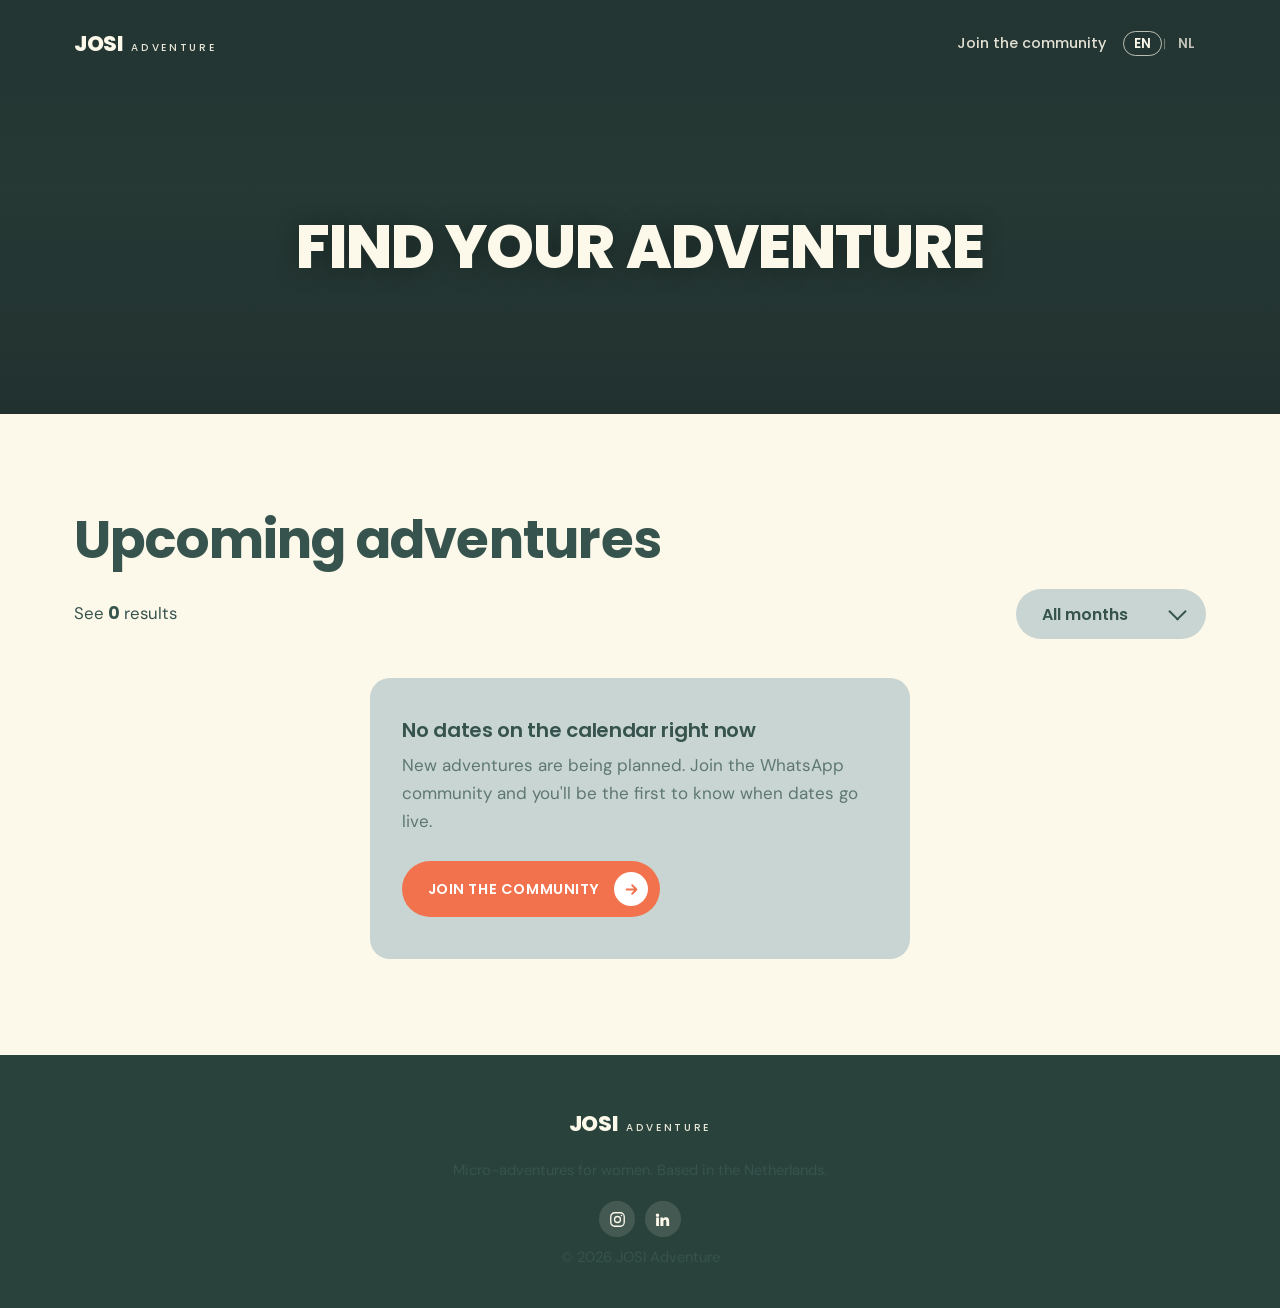
==== adventures.html @ 4556111e "Update and rename adventure.html to adventures.html" ====
<!DOCTYPE html>
<html lang="en">
<head>
<meta charset="UTF-8" />
<meta name="viewport" content="width=device-width, initial-scale=1.0" />
<link rel="icon" type="image/svg+xml" href="data:image/svg+xml,<svg viewBox='0 0 100 100' xmlns='http://www.w3.org/2000/svg'><rect width='100' height='100' fill='%2336544D' rx='15'/><path d='M15 80 L50 22 L85 80 Z' stroke='%23FCF8EA' stroke-width='6' fill='none' stroke-linejoin='round' stroke-linecap='round'/><path d='M40 80 L50 58 L60 80' stroke='%23FCF8EA' stroke-width='5' fill='none' stroke-linejoin='round' stroke-linecap='round'/></svg>" />
<title>Find your adventure · JOSI Adventure</title>
<meta name="description" content="All upcoming micro-adventures for women, plus glimpses of the ones we've already had." />
<link rel="preconnect" href="https://fonts.googleapis.com" />
<link rel="preconnect" href="https://fonts.gstatic.com" crossorigin />
<link href="https://fonts.googleapis.com/css2?family=DM+Sans:opsz,wght@9..40,300;9..40,400;9..40,500&family=Poppins:wght@500;600;700;800&display=swap" rel="stylesheet" />
<link rel="stylesheet" href="assets/styles.css" />
<!-- Cloudflare Web Analytics (production only) -->
<script>
  if (location.hostname === 'josi-adventure.nl' || location.hostname === 'www.josi-adventure.nl') {
    var cfBeacon = document.createElement('script');
    cfBeacon.defer = true;
    cfBeacon.src = 'https://static.cloudflareinsights.com/beacon.min.js';
    cfBeacon.setAttribute('data-cf-beacon', '{"token": "e699db5ba7a04d6f966d9309abe2cbd4"}');
    document.head.appendChild(cfBeacon);
  }
</script>
</head>
<body>

<!-- ============ NAV ============ -->
<nav class="nav">
  <div class="nav-inner">
    <a class="logo" href="index.html">JOSI<span class="logo-sub">Adventure</span></a>
    <div class="nav-right">
      <a class="nav-link" href="index.html#whatsapp" data-i18n="wa.cta">Join the community</a>
      <div class="lang-toggle">
        <button class="lang-btn active" data-lang="en">EN</button>
        <span class="lang-sep">|</span>
        <button class="lang-btn" data-lang="nl">NL</button>
      </div>
    </div>
  </div>
</nav>

<!-- ============ PAGE HERO ============ -->
<header class="page-hero" id="top">
  <div class="hero-bg">
    <img src="images/site/adventures-hero.jpg" alt="" onerror="this.remove()" />
  </div>
  <h1 data-i18n="page.advH1">Find your adventure</h1>
</header>

<!-- ============ ALL UPCOMING ADVENTURES ============ -->
<section class="whatis" id="all-adventures">
  <div class="container">
    <h2 data-i18n="adv.h2">Upcoming adventures</h2>

    <div class="adv-toolbar">
      <p class="adv-count" id="advCount"></p>
      <div class="select-wrap">
        <select id="monthFilter" aria-label="Filter by month">
          <option value="all">All months</option>
        </select>
      </div>
    </div>

    <div class="adv-grid adv-grid--page" id="pageAdvGrid" hidden></div>
    <p class="adv-status" id="pageAdvStatus" data-i18n="adv.loading">Loading dates…</p>

    <div class="adv-empty adv-empty--cream" id="pageAdvEmpty" hidden>
      <h3 data-i18n="adv.emptyTitle">No dates on the calendar right now</h3>
      <p data-i18n="adv.emptyBody">New adventures are being planned. Join the WhatsApp community and you'll be the first to know when dates go live.</p>
      <a href="https://chat.whatsapp.com/IxuM4BLckEXEuDXC5jCITK" target="_blank" rel="noopener" class="pill pill--orange">
        <span data-i18n="adv.emptyCta">Join the community</span>
        <span class="pill-arrow" aria-hidden="true"><svg viewBox="0 0 24 24" fill="none" stroke="currentColor" stroke-width="2.6" stroke-linecap="round" stroke-linejoin="round"><path d="M5 12h13M13 6l6 6-6 6"/></svg></span>
      </a>
    </div>
  </div>
</section>

<!-- ============ GLIMPSES OF PAST ADVENTURES ============ -->
<section class="glimpses" id="glimpses" hidden>
  <div class="container">
    <h2 data-i18n="glimpse.h2">Glimpses of past adventures</h2>

    <!-- photos auto-discovered from images/gallery/01.jpg, 02.jpg … -->
    <div class="gallery-grid" id="galleryGrid" hidden></div>

    <!-- Instagram reels, pulled from the sheet -->
    <div id="reelsWrap" hidden>
      <p class="reels-head" data-i18n="glimpse.reels">From our Instagram</p>
      <div class="reels-strip" id="reelsStrip"></div>
    </div>
  </div>
</section>

<footer>
  <div class="container">
    <a class="logo" href="index.html">JOSI<span class="logo-sub">Adventure</span></a>
    <p data-i18n="footer.tagline">Micro-adventures for women. Based in the Netherlands.</p>
    <div class="footer-social">
      <a href="https://www.instagram.com/puckjb/" target="_blank" rel="noopener" aria-label="Instagram">
        <svg viewBox="0 0 24 24" fill="none" stroke="currentColor" stroke-width="1.9" stroke-linecap="round" stroke-linejoin="round"><rect x="2.5" y="2.5" width="19" height="19" rx="5.5"/><circle cx="12" cy="12" r="4.2"/><circle cx="17.6" cy="6.4" r="1.1" fill="currentColor" stroke="none"/></svg>
      </a>
      <a href="https://www.linkedin.com/in/puck-josefien-blokland-015/" target="_blank" rel="noopener" aria-label="LinkedIn">
        <svg viewBox="0 0 24 24" fill="currentColor"><path d="M4.98 3.5a2.5 2.5 0 1 1 0 5 2.5 2.5 0 0 1 0-5zM3 9h4v12H3zM9 9h3.8v1.7h.05c.53-.95 1.83-1.95 3.77-1.95 4.03 0 4.78 2.5 4.78 5.76V21h-4v-5.5c0-1.31-.02-3-1.9-3-1.9 0-2.2 1.43-2.2 2.9V21H9z"/></svg>
      </a>
    </div>
    <p style="margin-top:.5rem;">© 2026 JOSI Adventure</p>
  </div>
</footer>

<script src="assets/site.js"></script>
</body>
</html>
---- assets/styles.css ----
/* ==========================================================================
   JOSI Adventure — shared stylesheet
   Used by index (josi-outdoor.html) and adventures.html
   ========================================================================== */

:root {
  --cream: #FCF8EA;
  --cream-deep: #F4EFDC;
  --sage: #C9D5D2;
  --sage-deep: #B6C6C2;
  --green: #36544D;
  --green-deep: #2A423C;
  --orange: #F2724E;
  --orange-deep: #DC5D39;
  --ink: #36544D;
  --muted: #5E7771;
  --maxw: 1180px;

  /* Hero crop focus. 50% = centre of the photo, higher = show more of the
     lower part of the image. Nudge this if people get cut off. */
  --hero-focus: center 58%;
}

* { box-sizing: border-box; margin: 0; padding: 0; }
html { scroll-behavior: smooth; }

body {
  font-family: 'DM Sans', system-ui, sans-serif;
  background: var(--cream);
  color: var(--ink);
  line-height: 1.65;
  font-weight: 400;
  font-size: 17px;
  overflow-x: hidden;
  -webkit-font-smoothing: antialiased;
}

h1, h2, h3, h4, .display {
  font-family: 'Poppins', system-ui, sans-serif;
  font-weight: 700;
  color: var(--green);
  line-height: 1.12;
  letter-spacing: -0.015em;
}
h2 { font-size: clamp(2.1rem, 4.4vw, 3.3rem); margin-bottom: 1.25rem; }
h3 { font-size: 1.3rem; font-weight: 600; }
p { color: var(--ink); }
a { color: inherit; }
img { max-width: 100%; display: block; }

.container { max-width: var(--maxw); margin: 0 auto; padding: 0 1.5rem; }
.narrow { max-width: 820px; margin: 0 auto; }
section { padding: 6rem 0; position: relative; }
.lead { font-size: 1.08rem; }

/* ---------- WAVES ---------- */
.wave { line-height: 0; display: block; }
.wave svg { width: 100%; height: 72px; display: block; }
.wave--to-sage { background: var(--cream); }
.wave--to-sage path { fill: var(--sage); }
.wave--to-cream { background: var(--sage); }
.wave--to-cream path { fill: var(--cream); }

/* ---------- BUTTONS ---------- */
.pill {
  display: inline-flex;
  align-items: center;
  gap: 0.9rem;
  padding: 0.7rem 0.7rem 0.7rem 1.6rem;
  border-radius: 999px;
  text-decoration: none;
  font-family: 'Poppins', sans-serif;
  font-weight: 600;
  font-size: 0.9rem;
  letter-spacing: 0.04em;
  text-transform: uppercase;
  transition: transform .2s ease, background .2s ease;
  border: none;
  cursor: pointer;
  line-height: 1;
}
.pill:hover { transform: translateY(-2px); }
.pill-arrow {
  width: 34px; height: 34px;
  border-radius: 50%;
  display: grid; place-items: center;
  flex-shrink: 0;
}
.pill-arrow svg { width: 17px; height: 17px; }

.pill--orange { background: var(--orange); color: #fff; }
.pill--orange:hover { background: var(--orange-deep); }
.pill--orange .pill-arrow { background: #fff; color: var(--orange); }

.pill--sage { background: var(--sage); color: var(--green); }
.pill--sage:hover { background: #fff; }
.pill--sage .pill-arrow { background: var(--green); color: var(--cream); }

.text-link {
  font-family: 'Poppins', sans-serif;
  font-weight: 600;
  color: var(--green);
  text-decoration: underline;
  text-underline-offset: 5px;
  text-decoration-thickness: 2px;
}
.text-link:hover { color: var(--orange); }

/* ---------- NAV ---------- */
.nav { position: absolute; top: 0; left: 0; right: 0; z-index: 20; padding: 1.6rem 0; }
.nav-inner {
  max-width: var(--maxw);
  margin: 0 auto;
  padding: 0 1.5rem;
  display: flex;
  align-items: center;
  justify-content: space-between;
  gap: 1rem;
}
.logo {
  display: inline-flex;
  align-items: baseline;
  gap: 0.5rem;
  font-family: 'Poppins', sans-serif;
  font-weight: 800;
  font-size: 1.35rem;
  letter-spacing: -0.02em;
  color: var(--cream);
  text-decoration: none;
}
.logo .logo-sub {
  font-weight: 500;
  font-size: 0.64rem;
  letter-spacing: 0.26em;
  text-transform: uppercase;
  opacity: .9;
}
.nav-right { display: flex; align-items: center; gap: 1.1rem; }
.nav-link {
  font-family: 'Poppins', sans-serif;
  font-weight: 500;
  font-size: .9rem;
  color: rgba(252,248,234,.88);
  text-decoration: none;
}
.nav-link:hover { color: var(--cream); }
.lang-toggle { display: flex; align-items: center; gap: 0.1rem; }
.lang-btn {
  background: none;
  border: 1.5px solid transparent;
  padding: 0.3rem 0.6rem;
  border-radius: 999px;
  font: 600 0.82rem 'Poppins', sans-serif;
  color: rgba(252,248,234,.72);
  cursor: pointer;
  transition: all .2s;
  line-height: 1;
}
.lang-btn:hover { color: var(--cream); }
.lang-btn.active { color: var(--cream); border-color: rgba(252,248,234,.7); }
.lang-sep { color: rgba(252,248,234,.35); font-size: .82rem; }

/* ---------- HERO (homepage) ---------- */
.hero {
  position: relative;
  min-height: 92vh;
  display: grid;
  place-items: center;
  text-align: center;
  padding: 8rem 0 5rem;
  overflow: hidden;
  background: var(--green-deep);
}
.hero-bg { position: absolute; inset: 0; z-index: 0; }
.hero-bg img { width: 100%; height: 100%; object-fit: cover; object-position: var(--hero-focus); }
.hero-bg::after {
  content: '';
  position: absolute; inset: 0;
  background: linear-gradient(180deg, rgba(26,35,36,.42) 0%, rgba(26,35,36,.30) 45%, rgba(26,35,36,.55) 100%);
}
.hero-inner { position: relative; z-index: 2; padding: 0 1.5rem; max-width: 900px; }
.hero h1 {
  color: var(--cream);
  font-weight: 800;
  text-transform: uppercase;
  font-size: clamp(2.4rem, 6.4vw, 4.6rem);
  line-height: 1.03;
  margin-bottom: 1.4rem;
  text-shadow: 0 2px 24px rgba(0,0,0,.25);
}
.hero-sub {
  color: rgba(252,248,234,.94);
  font-size: clamp(1rem, 1.6vw, 1.18rem);
  max-width: 30ch;
  margin: 0 auto 2.6rem;
  text-shadow: 0 1px 12px rgba(0,0,0,.3);
}

/* ---------- PAGE HERO (sub-pages: shorter banner) ---------- */
.page-hero {
  position: relative;
  min-height: 46vh;
  display: grid;
  place-items: center;
  text-align: center;
  padding: 9rem 0 4rem;
  overflow: hidden;
  background: var(--green-deep);
}
.page-hero .hero-bg img { object-position: var(--hero-focus); }
.page-hero h1 {
  position: relative;
  z-index: 2;
  color: var(--cream);
  font-weight: 800;
  text-transform: uppercase;
  font-size: clamp(2rem, 5.2vw, 3.8rem);
  padding: 0 1.5rem;
  text-shadow: 0 2px 24px rgba(0,0,0,.3);
}

/* ---------- WHAT IS ---------- */
.whatis { background: var(--cream); }
.whatis-grid { display: grid; grid-template-columns: 1fr 1.05fr; gap: 4.5rem; align-items: center; }
.whatis-text p + p { margin-top: 1.1rem; }
.whatis-tags { display: grid; grid-template-columns: 1fr 1fr; gap: 1.3rem 2rem; margin-top: 2.8rem; }
.whatis-tag {
  display: flex; align-items: center; gap: 0.9rem;
  font-family: 'Poppins', sans-serif; font-weight: 600;
  color: var(--green); font-size: 1.02rem;
}
.whatis-tag svg { width: 30px; height: 30px; flex-shrink: 0; }
.whatis-photos { display: grid; grid-template-columns: repeat(3, 1fr); gap: 1.1rem; align-items: start; }
.whatis-photos figure {
  aspect-ratio: 9 / 16;
  border-radius: 20px;
  overflow: hidden;
  background: var(--sage);
}
.whatis-photos figure img { width: 100%; height: 100%; object-fit: cover; }
.whatis-photos figure:nth-child(1) { margin-top: 2.5rem; }
.whatis-photos figure:nth-child(2) { margin-top: 7rem; }

/* ---------- ADVENTURE CARDS (shared) ---------- */
.adventures { background: var(--sage); padding: 4.5rem 0 5rem; text-align: center; }
.adventures h2 { margin-bottom: 2.8rem; }

.adv-grid {
  display: grid;
  grid-template-columns: repeat(auto-fit, minmax(290px, 1fr));
  gap: 1.8rem;
  margin: 0 auto;
  text-align: left;
}
.adv-grid[data-count="1"] { max-width: 400px; }
.adv-grid[data-count="2"] { max-width: 790px; }
/* on the sub-page the grid is always a full 3-up, never narrowed */
.adv-grid--page { max-width: none !important; grid-template-columns: repeat(auto-fill, minmax(290px, 1fr)); }

.adv-card {
  position: relative;
  border-radius: 20px;
  overflow: hidden;
  min-height: 460px;
  display: flex;
  flex-direction: column;
  justify-content: flex-end;
  background: var(--green);
  transition: transform .25s ease;
}
.adv-card:hover { transform: translateY(-4px); }
.adv-card-bg { position: absolute; inset: 0; z-index: 0; }
.adv-card-bg img { width: 100%; height: 100%; object-fit: cover; }
.adv-card-bg::after {
  content: '';
  position: absolute; inset: 0;
  background: linear-gradient(180deg, rgba(42,66,60,.30) 0%, rgba(42,66,60,.38) 40%, rgba(42,66,60,.80) 100%);
}
.adv-card-body { position: relative; z-index: 2; padding: 1.8rem; }
.adv-meta { color: rgba(252,248,234,.92); font-size: 0.95rem; margin-bottom: 0.5rem; }
.adv-title {
  font-family: 'Poppins', sans-serif; font-weight: 700;
  font-size: 1.45rem; color: var(--cream);
  line-height: 1.15; margin-bottom: 0.35rem;
}
.adv-desc { color: rgba(252,248,234,.90); font-size: 0.98rem; line-height: 1.45; margin-bottom: 1.4rem; }
.adv-card .pill { font-size: 0.82rem; padding: 0.55rem 0.55rem 0.55rem 1.3rem; gap: 0.7rem; }
.adv-card .pill-arrow { width: 30px; height: 30px; }
.adv-badge {
  position: absolute; top: 1.1rem; right: 1.1rem; z-index: 3;
  background: var(--cream); color: var(--green);
  padding: 0.4rem 0.9rem; border-radius: 999px;
  font: 600 0.68rem 'Poppins', sans-serif;
  letter-spacing: .14em; text-transform: uppercase;
}
.adv-empty {
  max-width: 540px; margin: 0 auto;
  background: rgba(252,248,234,.55);
  border-radius: 20px; padding: 2.6rem 2rem;
}
.adv-empty h3 { margin-bottom: .6rem; font-size: 1.25rem; }
.adv-empty p { color: var(--muted); margin-bottom: 1.6rem; }
.adv-status { color: var(--muted); font-size: .95rem; padding: 2rem 0; }
.adventures-footer { margin-top: 2.6rem; }

/* empty state on cream (sub-page) rather than sage */
.adv-empty--cream { background: var(--sage); }

/* ---------- SUB-PAGE TOOLBAR (results count + month filter) ---------- */
.adv-toolbar {
  display: flex;
  align-items: center;
  justify-content: space-between;
  gap: 1.2rem;
  flex-wrap: wrap;
  margin-bottom: 2.4rem;
}
.adv-count { color: var(--ink); font-size: 1.05rem; }
.adv-count strong { font-family: 'Poppins', sans-serif; font-weight: 700; }
.select-wrap { position: relative; display: inline-block; }
.select-wrap select {
  appearance: none;
  -webkit-appearance: none;
  background: var(--sage);
  border: none;
  border-radius: 999px;
  color: var(--green);
  font: 600 1rem 'Poppins', sans-serif;
  padding: 0.85rem 3.1rem 0.85rem 1.6rem;
  cursor: pointer;
  min-width: 190px;
}
.select-wrap select:focus-visible { outline: 2px solid var(--green); outline-offset: 2px; }
.select-wrap::after {
  content: '';
  position: absolute;
  right: 1.35rem; top: 50%;
  width: 11px; height: 11px;
  border-right: 2.4px solid var(--green);
  border-bottom: 2.4px solid var(--green);
  transform: translateY(-70%) rotate(45deg);
  pointer-events: none;
}

/* ---------- WHO IS IT FOR ---------- */
.who { background: var(--cream); }
.who-intro { max-width: 78ch; margin-bottom: 3rem; }
.who-grid { display: grid; grid-template-columns: repeat(3, 1fr); gap: 1.6rem; }
.who-tile {
  background: var(--sage);
  border-radius: 22px;
  padding: 2.2rem 1.6rem;
  text-align: center;
  transition: transform .2s ease;
}
.who-tile:hover { transform: translateY(-3px); }
.who-tile svg { width: 34px; height: 34px; margin: 0 auto 1.1rem; color: var(--green); display: block; }
.who-tile p { color: var(--green); line-height: 1.45; font-size: 1rem; }
.who-pull {
  text-align: center; margin-top: 3rem;
  font-family: 'Poppins', sans-serif; font-weight: 600;
  font-size: 1.12rem; color: var(--green);
}

/* ---------- ABOUT ---------- */
.about { background: var(--cream); }
.about-grid { display: grid; grid-template-columns: 1fr 1fr; gap: 4.5rem; align-items: center; }
.about-text p + p { margin-top: 1.15rem; }
.about-sign { margin-top: 1.6rem; font-family: 'Poppins', sans-serif; font-weight: 500; color: var(--muted); }
.about-photo { border-radius: 22px; overflow: hidden; aspect-ratio: 4 / 3.4; background: var(--sage); }
.about-photo img { width: 100%; height: 100%; object-fit: cover; }

.social-links { display: flex; gap: .7rem; margin-top: 1.5rem; }
.social-links a {
  width: 42px; height: 42px;
  border-radius: 50%;
  background: var(--sage);
  color: var(--green);
  display: grid; place-items: center;
  transition: background .2s ease, color .2s ease, transform .2s ease;
}
.social-links a:hover { background: var(--green); color: var(--cream); transform: translateY(-2px); }
.social-links svg { width: 20px; height: 20px; }

/* ---------- WHATSAPP ---------- */
.wa { background: var(--cream); padding-bottom: 7rem; }
.wa-card { background: var(--green); border-radius: 28px; padding: 3.6rem 3.4rem; color: var(--cream); position: relative; }
.wa-card h2 { color: var(--cream); margin-bottom: 1.4rem; }
.wa-body { max-width: 60ch; }
.wa-body p { color: rgba(252,248,234,.92); }
.wa-body p + p { margin-top: 1.1rem; }
.wa-card .pill { margin-top: 2.2rem; }
.wa-photo {
  position: absolute; right: -46px; bottom: -48px;
  width: 330px; aspect-ratio: 4 / 3.6;
  border-radius: 20px; overflow: hidden;
  transform: rotate(-7deg);
  box-shadow: 0 18px 44px rgba(42,66,60,.28);
  background: var(--sage);
}
.wa-photo img { width: 100%; height: 100%; object-fit: cover; }

/* ---------- REVIEWS ---------- */
.reviews { background: var(--sage); text-align: center; padding: 4.5rem 0 5rem; }
.reviews h2 { margin-bottom: 3rem; }
.reviews-grid { display: grid; grid-template-columns: repeat(auto-fit, minmax(260px, 1fr)); gap: 2.4rem; text-align: left; }
.review-stars { color: var(--orange); letter-spacing: .12em; margin-bottom: .9rem; font-size: 1.05rem; }
.review-text { color: var(--green); margin-bottom: 1.1rem; line-height: 1.6; }
.review-name { font-family: 'Poppins', sans-serif; font-weight: 600; color: var(--green); }
.review-date { color: var(--muted); font-size: .9rem; }

/* ---------- GLIMPSES (sub-page) ---------- */
.glimpses { background: var(--cream); }
.glimpses h2 { margin-bottom: 2.6rem; }

.gallery-grid {
  display: grid;
  grid-template-columns: repeat(4, 1fr);
  grid-auto-rows: 190px;
  grid-auto-flow: dense;
  gap: 1.1rem;
}
.gallery-grid figure {
  border-radius: 18px;
  overflow: hidden;
  background: var(--sage);
  grid-column: span 1;
  grid-row: span 2;
}
/* a repeating bento rhythm: every 6th tile goes wide + tall */
.gallery-grid figure:nth-child(6n + 2) { grid-column: span 2; grid-row: span 3; }
.gallery-grid figure:nth-child(6n + 5) { grid-column: span 2; grid-row: span 2; }
.gallery-grid figure img { width: 100%; height: 100%; object-fit: cover; transition: transform .4s ease; }
.gallery-grid figure:hover img { transform: scale(1.04); }

.reels-head {
  margin: 3.5rem 0 1.4rem;
  font-family: 'Poppins', sans-serif;
  font-weight: 600;
  font-size: 1.15rem;
  color: var(--green);
}
.reels-strip {
  display: grid;
  grid-template-columns: repeat(auto-fill, minmax(190px, 1fr));
  gap: 1.1rem;
}
.reel {
  position: relative;
  display: block;
  aspect-ratio: 9 / 16;
  border-radius: 18px;
  overflow: hidden;
  background: var(--green);
  text-decoration: none;
  transition: transform .25s ease;
}
.reel:hover { transform: translateY(-4px); }
.reel img { width: 100%; height: 100%; object-fit: cover; }
.reel::after {
  content: '';
  position: absolute; inset: 0;
  background: linear-gradient(180deg, rgba(42,66,60,.10) 40%, rgba(42,66,60,.72) 100%);
}
.reel-play {
  position: absolute;
  top: 50%; left: 50%;
  transform: translate(-50%, -50%);
  width: 54px; height: 54px;
  border-radius: 50%;
  background: rgba(252,248,234,.92);
  display: grid; place-items: center;
  z-index: 2;
  transition: transform .25s ease;
}
.reel:hover .reel-play { transform: translate(-50%, -50%) scale(1.08); }
.reel-play svg { width: 20px; height: 20px; color: var(--green); margin-left: 3px; }
.reel-label {
  position: absolute;
  left: 0; right: 0; bottom: 0;
  z-index: 2;
  padding: 0.9rem 1rem;
  color: var(--cream);
  font-size: .9rem;
  line-height: 1.3;
}
.reel-label strong { font-family: 'Poppins', sans-serif; font-weight: 600; display: block; }
.reel-label span { opacity: .82; font-size: .82rem; }

/* ---------- FAQ ---------- */
.faq { background: var(--cream); }
.faq h2 { margin-bottom: 2.4rem; }
.faq-list { max-width: 880px; }
details { border-bottom: 1px solid rgba(54,84,77,.18); padding: 1.35rem 0; }
details:first-of-type { border-top: 1px solid rgba(54,84,77,.18); }
summary {
  cursor: pointer;
  list-style: none;
  display: flex;
  justify-content: space-between;
  align-items: center;
  gap: 1.2rem;
  font-family: 'Poppins', sans-serif;
  font-weight: 500;
  font-size: 1.1rem;
  color: var(--green);
}
summary::-webkit-details-marker { display: none; }
summary::after {
  content: '+';
  font-weight: 400; font-size: 1.7rem; line-height: 1;
  color: var(--green);
  transition: transform .22s ease;
  flex-shrink: 0;
}
details[open] summary::after { transform: rotate(45deg); }
details p { margin-top: .95rem; color: var(--muted); line-height: 1.68; max-width: 72ch; }

/* ---------- FOOTER ---------- */
footer {
  background: var(--green-deep);
  color: rgba(252,248,234,.72);
  padding: 3.2rem 0 2.4rem;
  text-align: center;
  font-size: .92rem;
}
footer .logo { color: var(--cream); margin-bottom: 1rem; }
footer a { color: rgba(252,248,234,.9); }
.footer-social { display: flex; gap: .6rem; justify-content: center; margin: 1.2rem 0 .4rem; }
.footer-social a {
  width: 36px; height: 36px; border-radius: 50%;
  background: rgba(252,248,234,.12);
  color: var(--cream);
  display: grid; place-items: center;
  transition: background .2s ease;
}
.footer-social a:hover { background: rgba(252,248,234,.26); }
.footer-social svg { width: 17px; height: 17px; }

/* ---------- RESPONSIVE ---------- */
@media (max-width: 900px) {
  section { padding: 4.5rem 0; }
  .whatis-grid, .about-grid { grid-template-columns: 1fr; gap: 2.8rem; }
  .whatis-photos figure:nth-child(1),
  .whatis-photos figure:nth-child(2),
  .whatis-photos figure:nth-child(3) { margin-top: 0; }
  .who-grid { grid-template-columns: repeat(2, 1fr); gap: 1.1rem; }
  .wa-card { padding: 2.6rem 1.8rem 3rem; }
  .wa-photo { position: static; width: 100%; max-width: 330px; margin: 2.4rem auto 0; transform: rotate(-4deg); }
  .wa { padding-bottom: 4.5rem; }
  .hero { min-height: 82vh; }
  .page-hero { min-height: 38vh; padding: 7.5rem 0 3rem; }
  .gallery-grid { grid-template-columns: repeat(2, 1fr); grid-auto-rows: 150px; }
  .gallery-grid figure:nth-child(6n + 2) { grid-column: span 2; grid-row: span 2; }
  .gallery-grid figure:nth-child(6n + 5) { grid-column: span 2; grid-row: span 2; }
}
@media (max-width: 560px) {
  body { font-size: 16px; }
  .who-grid { grid-template-columns: 1fr; }
  .whatis-tags { grid-template-columns: 1fr; gap: 1rem; }
  .adv-grid[data-count="1"], .adv-grid[data-count="2"] { max-width: 100%; }
  .logo { font-size: 1.15rem; }
  .logo .logo-sub { display: none; }
  .pill { font-size: .8rem; padding-left: 1.2rem; }
  .adv-toolbar { flex-direction: column; align-items: stretch; }
  .select-wrap select { width: 100%; }
  .reels-strip { grid-template-columns: repeat(2, 1fr); }
}
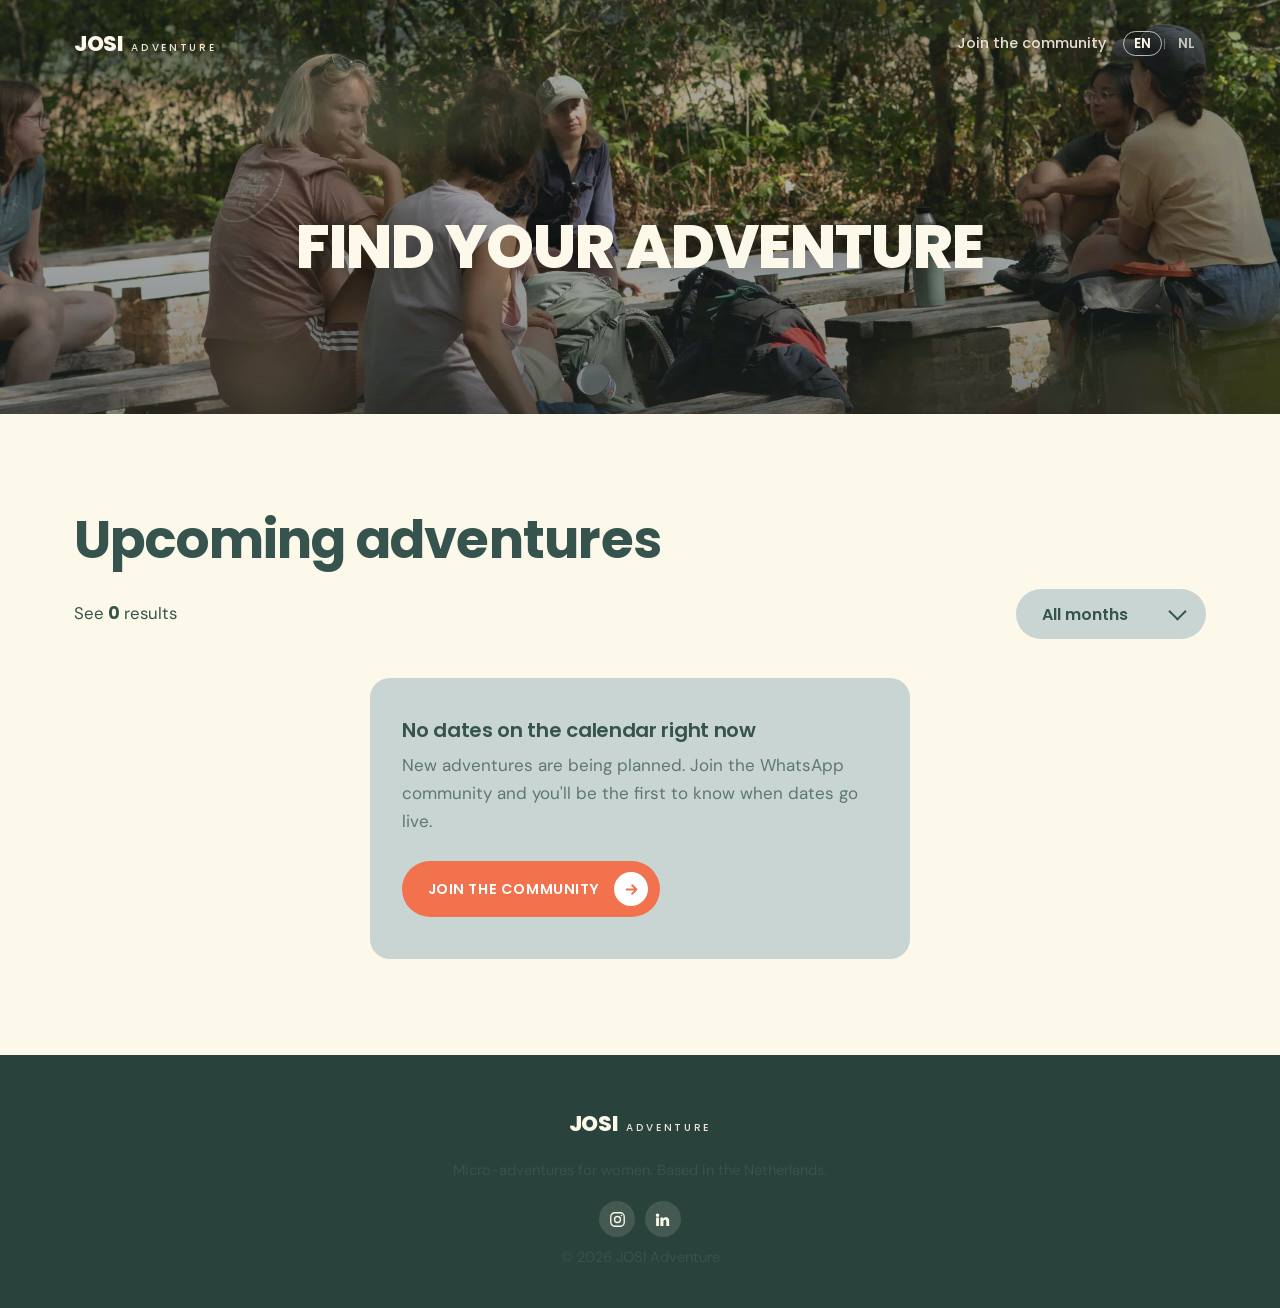
==== commit 8adebef7: "Update adventures.html" ====
--- a/adventures.html
+++ b/adventures.html
@@ -77,16 +77,17 @@
 <!-- ============ GLIMPSES OF PAST ADVENTURES ============ -->
 <section class="glimpses" id="glimpses" hidden>
   <div class="container">
-    <h2 data-i18n="glimpse.h2">Glimpses of past adventures</h2>
+    <div class="gal-head">
+      <div>
+        <span class="eyebrow-pill" data-i18n="glimpse.pill">Our stories</span>
+        <h2 data-i18n="glimpse.h2">Glimpses of past adventures</h2>
+      </div>
+      <p class="gal-head-sub" data-i18n="glimpse.sub">Photos from the trails, the camps and the mornings after.</p>
+    </div>
 
     <!-- photos auto-discovered from images/gallery/01.jpg, 02.jpg … -->
     <div class="gallery-grid" id="galleryGrid" hidden></div>
 
-    <!-- Instagram reels, pulled from the sheet -->
-    <div id="reelsWrap" hidden>
-      <p class="reels-head" data-i18n="glimpse.reels">From our Instagram</p>
-      <div class="reels-strip" id="reelsStrip"></div>
-    </div>
   </div>
 </section>
 
--- a/assets/styles.css
+++ b/assets/styles.css
@@ -1,6 +1,6 @@
 /* ==========================================================================
    JOSI Adventure — shared stylesheet
-   Used by index (josi-outdoor.html) and adventures.html
+   Used by index.html (homepage) and adventures.html
    ========================================================================== */
 
 :root {
@@ -16,9 +16,16 @@
   --muted: #5E7771;
   --maxw: 1180px;
 
-  /* Hero crop focus. 50% = centre of the photo, higher = show more of the
-     lower part of the image. Nudge this if people get cut off. */
-  --hero-focus: center 58%;
+  /* --- Hero tuning ---------------------------------------------------
+     hero-focus:      which part of the photo stays in frame when cropped.
+                      "center" keeps the middle. "center 70%" shows more of
+                      the bottom, "center 30%" more of the top.
+     hero-cta-offset: gap between the subtitle and the button. Increase it to
+                      push the button further down and open up the middle of
+                      the photo, so people in the shot aren't covered.
+     ------------------------------------------------------------------- */
+  --hero-focus: center;
+  --hero-cta-offset: 11rem;
 }
 
 * { box-sizing: border-box; margin: 0; padding: 0; }
@@ -192,7 +199,8 @@
   color: rgba(252,248,234,.94);
   font-size: clamp(1rem, 1.6vw, 1.18rem);
   max-width: 30ch;
-  margin: 0 auto 2.6rem;
+  /* the gap below is what pushes the button down — see --hero-cta-offset */
+  margin: 0 auto var(--hero-cta-offset);
   text-shadow: 0 1px 12px rgba(0,0,0,.3);
 }
 
@@ -363,18 +371,22 @@
 }
 
 /* ---------- ABOUT ---------- */
-.about { background: var(--cream); }
+/* Sage, so it separates from the cream sections either side of it.
+   Change to var(--cream) if you'd rather it matched them again — but
+   then add something else to break up the three cream blocks in a row. */
+.about { background: var(--sage); }
 .about-grid { display: grid; grid-template-columns: 1fr 1fr; gap: 4.5rem; align-items: center; }
 .about-text p + p { margin-top: 1.15rem; }
-.about-sign { margin-top: 1.6rem; font-family: 'Poppins', sans-serif; font-weight: 500; color: var(--muted); }
-.about-photo { border-radius: 22px; overflow: hidden; aspect-ratio: 4 / 3.4; background: var(--sage); }
+.about-sign { margin-top: 1.6rem; font-family: 'Poppins', sans-serif; font-weight: 500; color: var(--green); opacity: .8; }
+.about-photo { border-radius: 22px; overflow: hidden; aspect-ratio: 4 / 3.4; background: var(--cream-deep); }
 .about-photo img { width: 100%; height: 100%; object-fit: cover; }
 
+/* cream circles, because the section behind them is sage */
 .social-links { display: flex; gap: .7rem; margin-top: 1.5rem; }
 .social-links a {
   width: 42px; height: 42px;
   border-radius: 50%;
-  background: var(--sage);
+  background: var(--cream);
   color: var(--green);
   display: grid; place-items: center;
   transition: background .2s ease, color .2s ease, transform .2s ease;
@@ -549,6 +561,7 @@
   .wa-photo { position: static; width: 100%; max-width: 330px; margin: 2.4rem auto 0; transform: rotate(-4deg); }
   .wa { padding-bottom: 4.5rem; }
   .hero { min-height: 82vh; }
+  :root { --hero-cta-offset: 7rem; }
   .page-hero { min-height: 38vh; padding: 7.5rem 0 3rem; }
   .gallery-grid { grid-template-columns: repeat(2, 1fr); grid-auto-rows: 150px; }
   .gallery-grid figure:nth-child(6n + 2) { grid-column: span 2; grid-row: span 2; }
@@ -556,6 +569,7 @@
 }
 @media (max-width: 560px) {
   body { font-size: 16px; }
+  :root { --hero-cta-offset: 5rem; }
   .who-grid { grid-template-columns: 1fr; }
   .whatis-tags { grid-template-columns: 1fr; gap: 1rem; }
   .adv-grid[data-count="1"], .adv-grid[data-count="2"] { max-width: 100%; }
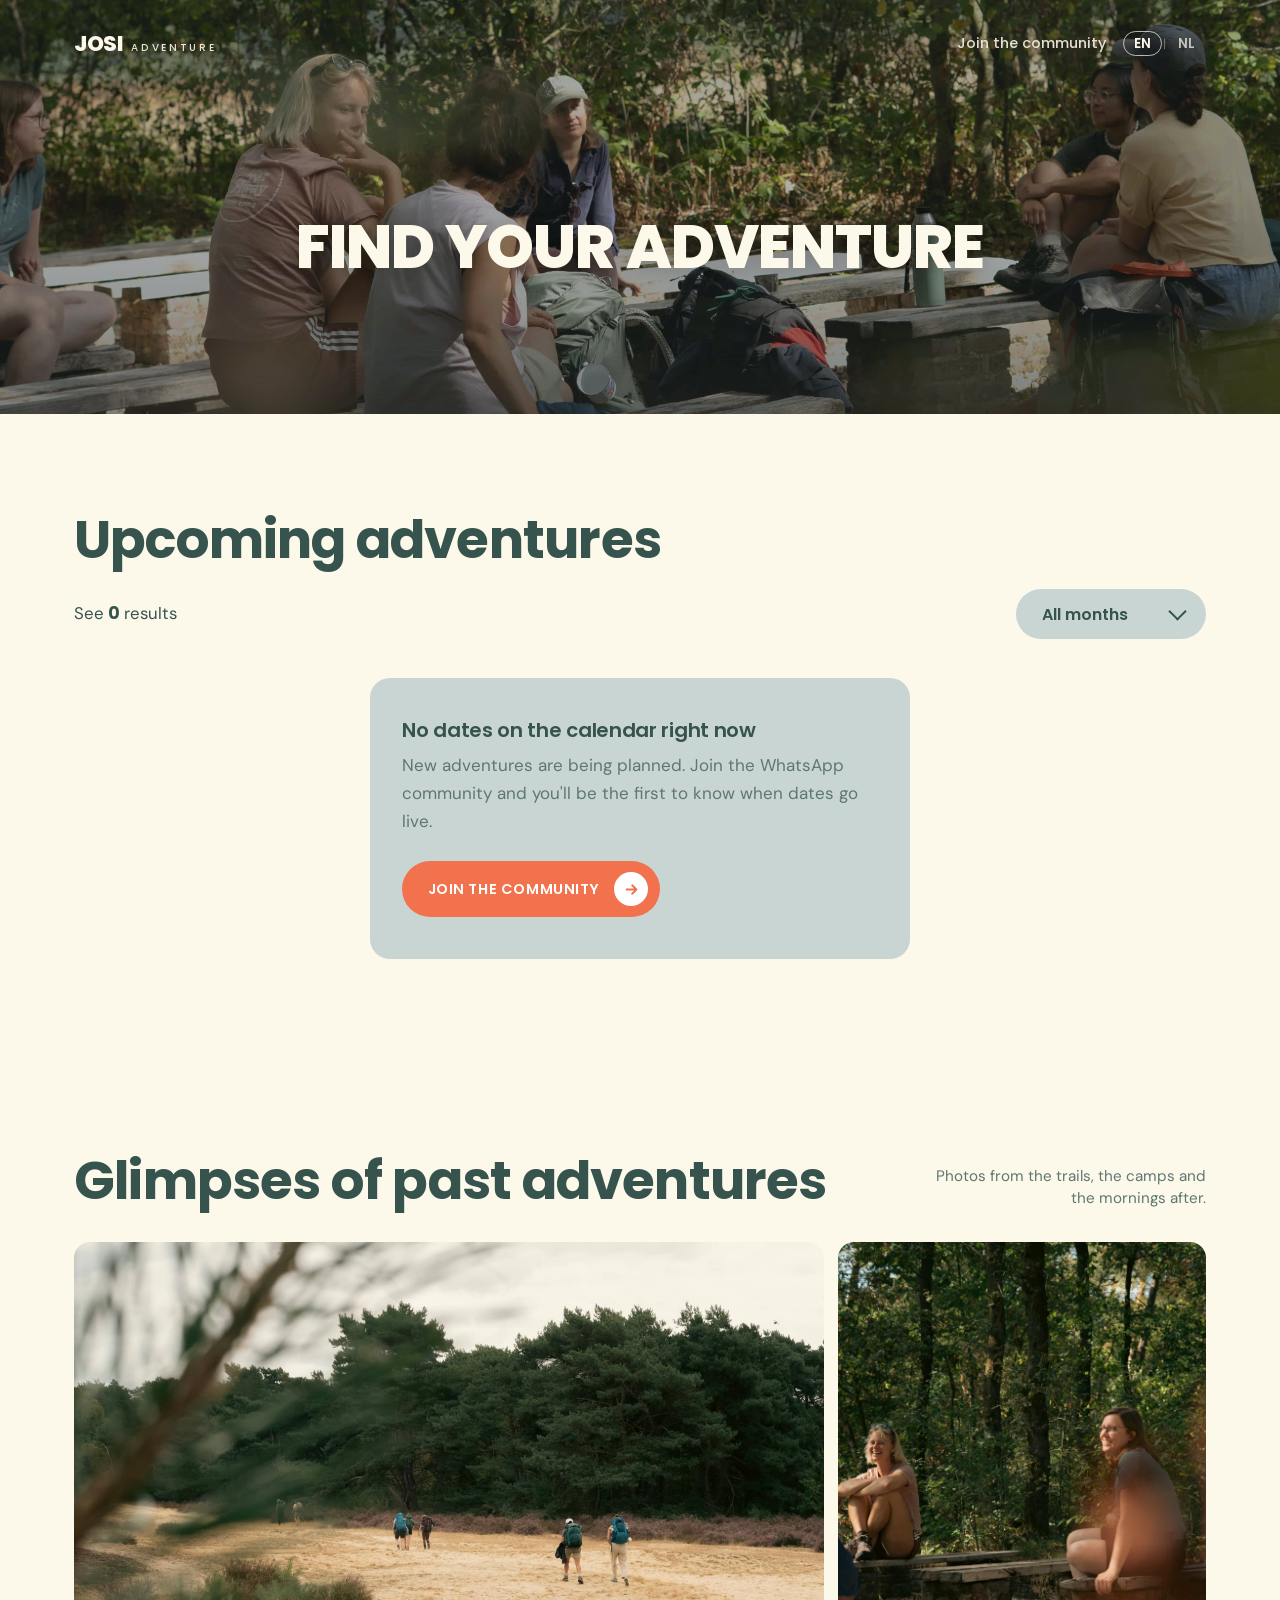
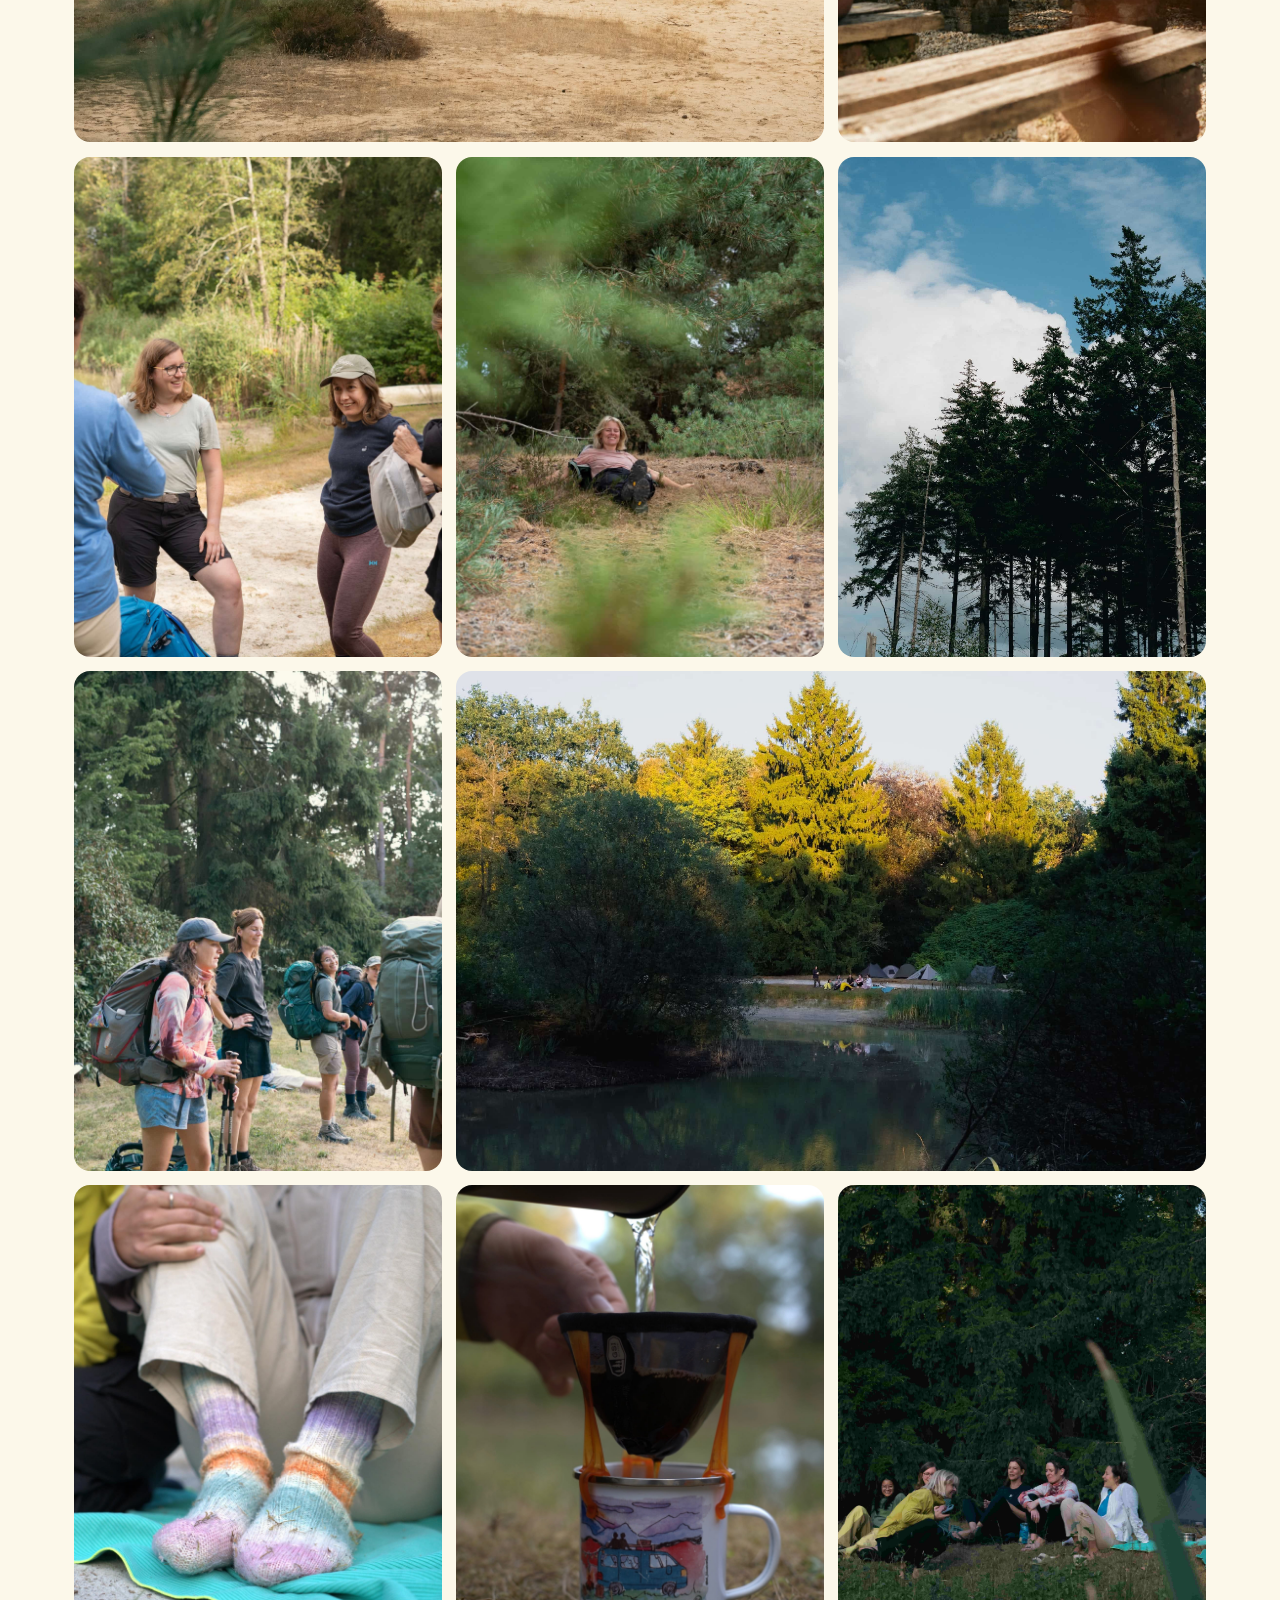
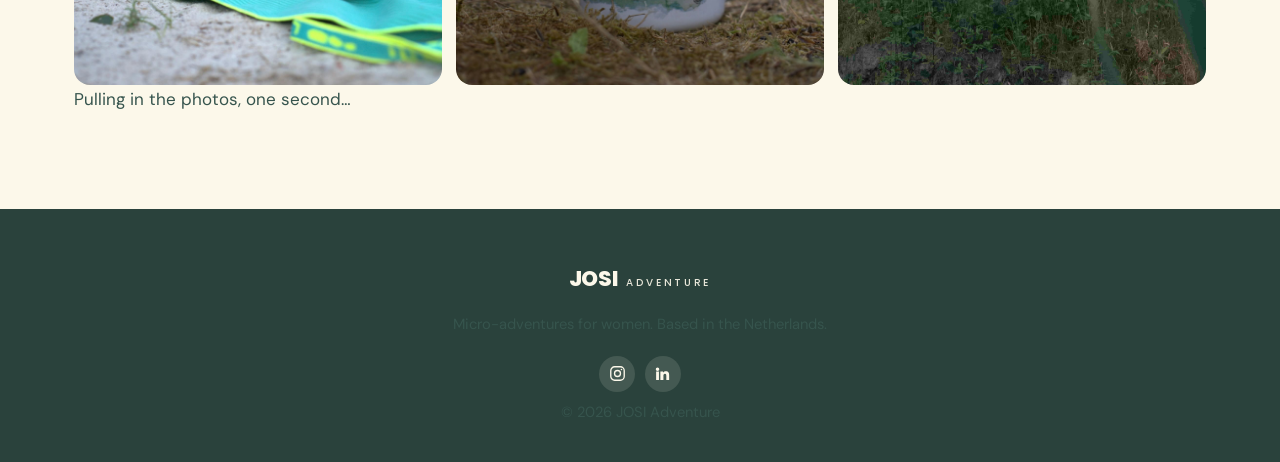
==== commit 53167423: "Update adventures.html" ====
--- a/adventures.html
+++ b/adventures.html
@@ -75,19 +75,24 @@
 </section>
 
 <!-- ============ GLIMPSES OF PAST ADVENTURES ============ -->
-<section class="glimpses" id="glimpses" hidden>
+<!-- visible from the start so the section doesn't appear late; the skeleton
+     tiles below are replaced once the photos have been found -->
+<section class="glimpses" id="glimpses">
   <div class="container">
     <div class="gal-head">
-      <div>
-        <span class="eyebrow-pill" data-i18n="glimpse.pill">Our stories</span>
-        <h2 data-i18n="glimpse.h2">Glimpses of past adventures</h2>
-      </div>
+      <h2 data-i18n="glimpse.h2">Glimpses of past adventures</h2>
       <p class="gal-head-sub" data-i18n="glimpse.sub">Photos from the trails, the camps and the mornings after.</p>
     </div>
 
     <!-- photos auto-discovered from images/gallery/01.jpg, 02.jpg … -->
-    <div class="gallery-grid" id="galleryGrid" hidden></div>
-
+    <div class="gallery-grid" id="galleryGrid">
+      <div class="gal-tile gal-skel" data-span="1"></div>
+      <div class="gal-tile gal-skel" data-span="2"></div>
+      <div class="gal-tile gal-skel" data-span="1"></div>
+      <div class="gal-tile gal-skel" data-span="1"></div>
+      <div class="gal-tile gal-skel" data-span="1"></div>
+    </div>
+    <p class="gal-loading" id="galLoading" data-i18n="glimpse.loading">Pulling in the photos, one second…</p>
   </div>
 </section>
 
--- a/assets/styles.css
+++ b/assets/styles.css
@@ -26,6 +26,13 @@
      ------------------------------------------------------------------- */
   --hero-focus: center;
   --hero-cta-offset: 11rem;
+
+  /* Height of one Glimpses gallery row. At 500px the two-column tile is
+     exactly 3:2 (classic landscape) and a single column is ~3:4 (portrait).
+     The grid fixes the wide tile at 2.04x the narrow aspect, so these two
+     move together — raising this makes portraits taller AND landscapes
+     narrower. 450px would instead give 5:3 wide / 4:5 narrow. */
+  --gallery-row: 500px;
 }
 
 * { box-sizing: border-box; margin: 0; padding: 0; }
@@ -425,79 +432,82 @@
 .glimpses { background: var(--cream); }
 .glimpses h2 { margin-bottom: 2.6rem; }
 
+/* Section header: pill label + heading left, short description right */
+.gal-head {
+  display: flex;
+  align-items: flex-end;
+  justify-content: space-between;
+  gap: 2.5rem;
+  flex-wrap: wrap;
+  margin-bottom: 2rem;
+}
+.gal-head h2 { margin-bottom: 0; }
+.gal-head-sub {
+  color: var(--muted);
+  font-size: .95rem;
+  line-height: 1.5;
+  text-align: right;
+  max-width: 28ch;
+}
+.eyebrow-pill {
+  display: inline-block;
+  background: var(--sage);
+  color: var(--green);
+  padding: .34rem .9rem;
+  border-radius: 999px;
+  font-family: 'Poppins', sans-serif;
+  font-size: .72rem;
+  font-weight: 700;
+  letter-spacing: .07em;
+  text-transform: uppercase;
+  margin-bottom: .9rem;
+}
+
+/* Grid for the Glimpses photos. Three columns; row height is set so a single
+   column reads as a PORTRAIT frame and a two-column tile as a LANDSCAPE one.
+   Spans are worked out in site.js — see the comment above galleryLayout(). */
 .gallery-grid {
   display: grid;
-  grid-template-columns: repeat(4, 1fr);
-  grid-auto-rows: 190px;
-  grid-auto-flow: dense;
-  gap: 1.1rem;
-}
-.gallery-grid figure {
-  border-radius: 18px;
+  grid-template-columns: repeat(3, 1fr);
+  grid-auto-rows: var(--gallery-row);
+  gap: .9rem;
+}
+.gal-tile {
+  position: relative;
+  display: block;
+  border-radius: 16px;
   overflow: hidden;
   background: var(--sage);
-  grid-column: span 1;
-  grid-row: span 2;
-}
-/* a repeating bento rhythm: every 6th tile goes wide + tall */
-.gallery-grid figure:nth-child(6n + 2) { grid-column: span 2; grid-row: span 3; }
-.gallery-grid figure:nth-child(6n + 5) { grid-column: span 2; grid-row: span 2; }
-.gallery-grid figure img { width: 100%; height: 100%; object-fit: cover; transition: transform .4s ease; }
-.gallery-grid figure:hover img { transform: scale(1.04); }
-
-.reels-head {
-  margin: 3.5rem 0 1.4rem;
-  font-family: 'Poppins', sans-serif;
-  font-weight: 600;
-  font-size: 1.15rem;
-  color: var(--green);
-}
-.reels-strip {
-  display: grid;
-  grid-template-columns: repeat(auto-fill, minmax(190px, 1fr));
-  gap: 1.1rem;
-}
-.reel {
-  position: relative;
-  display: block;
-  aspect-ratio: 9 / 16;
-  border-radius: 18px;
-  overflow: hidden;
-  background: var(--green);
   text-decoration: none;
-  transition: transform .25s ease;
-}
-.reel:hover { transform: translateY(-4px); }
-.reel img { width: 100%; height: 100%; object-fit: cover; }
-.reel::after {
+}
+.gal-tile[data-span="2"] { grid-column: span 2; }
+.gal-spacer { display: block; }   /* empty cell, pads an incomplete group */
+.gal-tile img { width: 100%; height: 100%; object-fit: cover; transition: transform .5s ease; }
+.gal-tile:hover img { transform: scale(1.04); }
+
+/* A photo listed in the sheet with an instagram_url becomes a reel:
+   play button on top, click opens Instagram. No caption. */
+.gal-tile--reel::after {
   content: '';
   position: absolute; inset: 0;
-  background: linear-gradient(180deg, rgba(42,66,60,.10) 40%, rgba(42,66,60,.72) 100%);
-}
-.reel-play {
+  background: linear-gradient(180deg, rgba(42,66,60,.05) 45%, rgba(42,66,60,.34) 100%);
+  pointer-events: none;
+}
+.gal-play {
   position: absolute;
   top: 50%; left: 50%;
   transform: translate(-50%, -50%);
-  width: 54px; height: 54px;
+  width: 62px; height: 62px;
   border-radius: 50%;
-  background: rgba(252,248,234,.92);
+  background: rgba(252,248,234,.94);
   display: grid; place-items: center;
   z-index: 2;
+  box-shadow: 0 4px 18px rgba(42,66,60,.22);
   transition: transform .25s ease;
 }
-.reel:hover .reel-play { transform: translate(-50%, -50%) scale(1.08); }
-.reel-play svg { width: 20px; height: 20px; color: var(--green); margin-left: 3px; }
-.reel-label {
-  position: absolute;
-  left: 0; right: 0; bottom: 0;
-  z-index: 2;
-  padding: 0.9rem 1rem;
-  color: var(--cream);
-  font-size: .9rem;
-  line-height: 1.3;
-}
-.reel-label strong { font-family: 'Poppins', sans-serif; font-weight: 600; display: block; }
-.reel-label span { opacity: .82; font-size: .82rem; }
+.gal-tile--reel:hover .gal-play { transform: translate(-50%, -50%) scale(1.09); }
+.gal-play svg { width: 23px; height: 23px; color: var(--green); margin-left: 3px; }
+
 
 /* ---------- FAQ ---------- */
 .faq { background: var(--cream); }
@@ -563,9 +573,11 @@
   .hero { min-height: 82vh; }
   :root { --hero-cta-offset: 7rem; }
   .page-hero { min-height: 38vh; padding: 7.5rem 0 3rem; }
-  .gallery-grid { grid-template-columns: repeat(2, 1fr); grid-auto-rows: 150px; }
-  .gallery-grid figure:nth-child(6n + 2) { grid-column: span 2; grid-row: span 2; }
-  .gallery-grid figure:nth-child(6n + 5) { grid-column: span 2; grid-row: span 2; }
+  :root { --gallery-row: 470px; }   /* keeps ~3:4 portraits in a 2-col grid */
+  .gallery-grid { grid-template-columns: repeat(2, 1fr); }
+  .gal-tile[data-span="2"] { grid-column: span 2; }
+  .gal-head { gap: 1rem; }
+  .gal-head-sub { text-align: left; max-width: none; }
 }
 @media (max-width: 560px) {
   body { font-size: 16px; }
@@ -578,5 +590,10 @@
   .pill { font-size: .8rem; padding-left: 1.2rem; }
   .adv-toolbar { flex-direction: column; align-items: stretch; }
   .select-wrap select { width: 100%; }
-  .reels-strip { grid-template-columns: repeat(2, 1fr); }
-}
+  /* One column: drop fixed rows and let each tile keep its own shape, so a
+     landscape photo stays 3:2 instead of being squeezed into a portrait slot. */
+  .gallery-grid { grid-template-columns: 1fr; grid-auto-rows: auto; }
+  .gal-tile { aspect-ratio: 3 / 4; }
+  .gal-tile[data-span="2"] { grid-column: span 1; aspect-ratio: 3 / 2; }
+  .gal-spacer { display: none; }
+}
